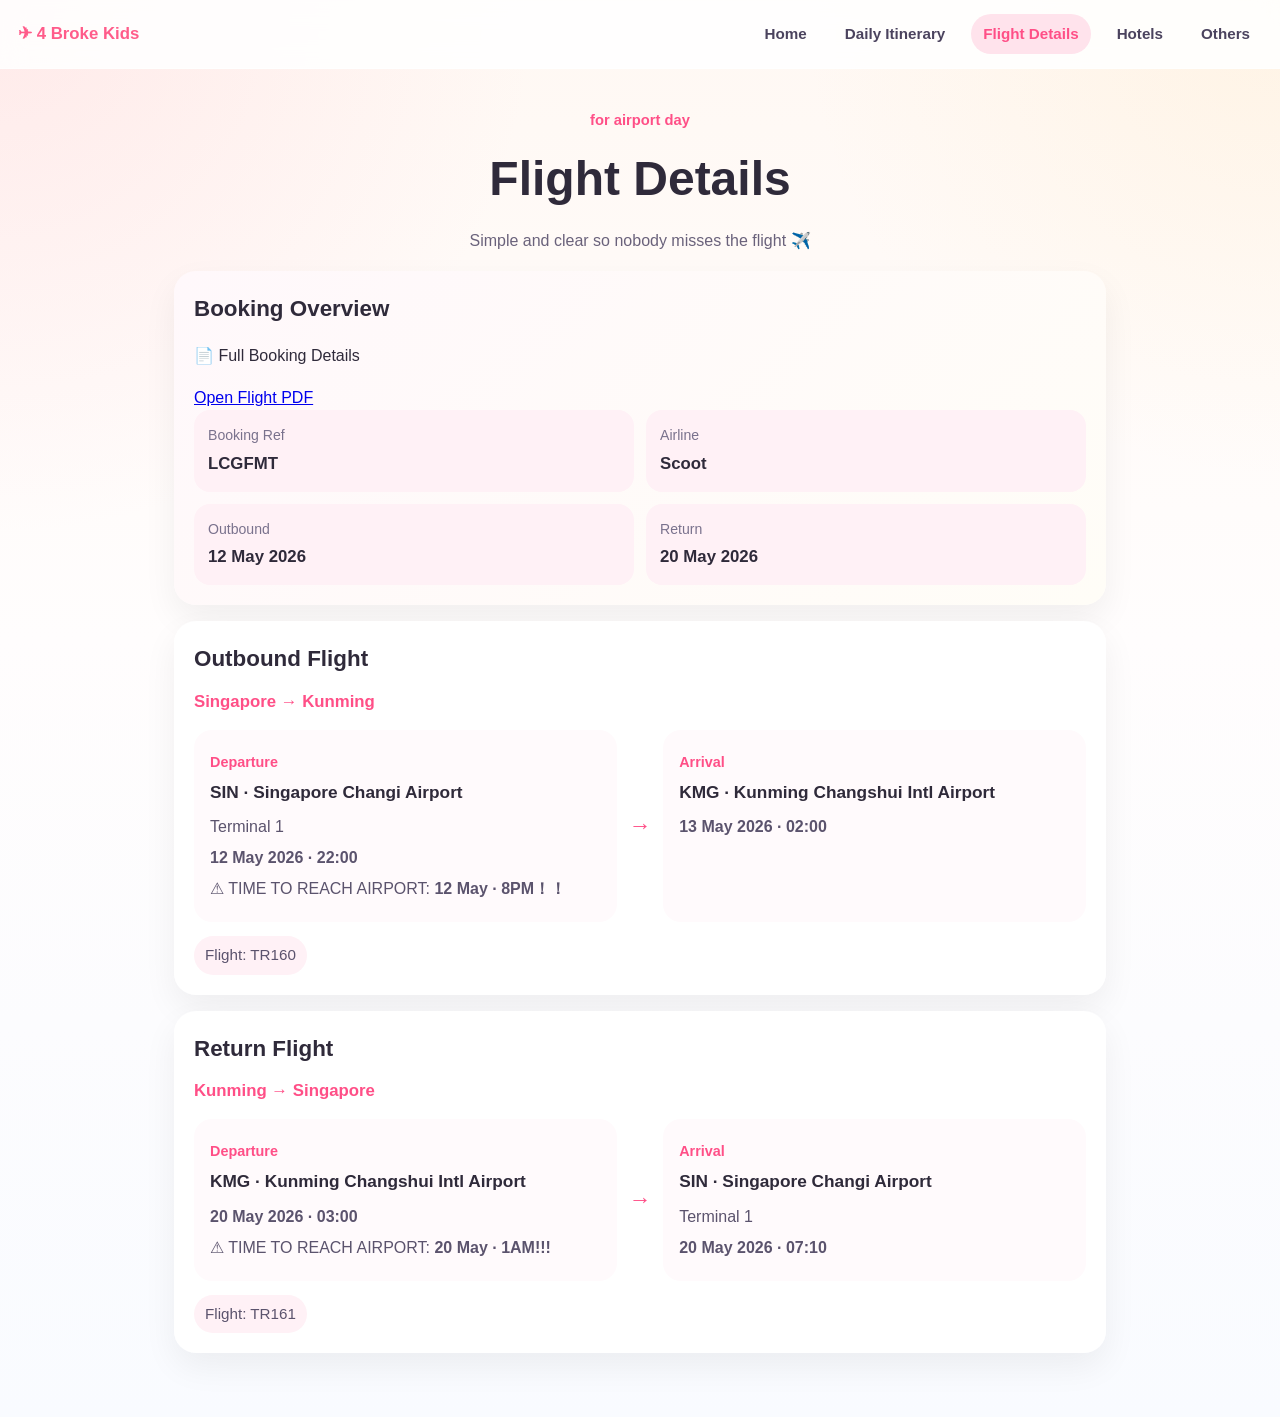
==== flights.html @ c1de9a42 "Add files via upload" ====
<!DOCTYPE html>
<html lang="en">
<head>
  <meta charset="UTF-8" />
  <meta name="viewport" content="width=device-width, initial-scale=1.0" />
  <title>Flight Details</title>
  <link rel="stylesheet" href="style(flights).css" />
</head>
<body>
  <nav class="navbar">
    <div class="logo">✈ 4 Broke Kids</div>
    <div class="nav-links">
      <a href="homepage.html">Home</a>
      <a href="itinerary.html">Daily Itinerary</a>
      <a href="flights.html" class="active">Flight Details</a>
      <a href="hotels.html">Hotels</a>
      <a href="others.html">Others</a>
    </div>
  </nav>

  <main class="flights-page">
    <section class="page-header">
      <p class="mini">for airport day</p>
      <h1>Flight Details</h1>
      <p class="page-subtitle">Simple and clear so nobody misses the flight ✈️</p>
    </section>

    <section class="flight-card highlight-card">
      <h2>Booking Overview</h2>
      <div class="pdf-box">
  <p>📄 Full Booking Details</p>
  <a href="documents/flight-details.pdf" target="_blank">
    Open Flight PDF
  </a>
</div>
      <div class="overview-grid">
        <div class="info-pill">
          <span class="label">Booking Ref</span>
          <span class="value">LCGFMT</span>
        </div>
        <div class="info-pill">
          <span class="label">Airline</span>
          <span class="value">Scoot</span>
        </div>
        <div class="info-pill">
          <span class="label">Outbound</span>
          <span class="value">12 May 2026</span>
        </div>
        <div class="info-pill">
          <span class="label">Return</span>
          <span class="value">20 May 2026</span>
        </div>
      </div>
    </section>

    <section class="flight-card">
      <h2>Outbound Flight</h2>
      <p class="flight-route">Singapore → Kunming</p>

      <div class="flight-timeline">
        <div class="flight-box">
          <p class="small-label">Departure</p>
          <h3>SIN · Singapore Changi Airport</h3>
          <p>Terminal 1</p>
          <p><strong>12 May 2026 · 22:00</strong></p>
          <p class="airport-time">
  ⚠ TIME TO REACH AIRPORT: <strong>12 May · 8PM！！</strong>
</p>
        </div>

        <div class="flight-arrow">→</div>

        <div class="flight-box">
          <p class="small-label">Arrival</p>
          <h3>KMG · Kunming Changshui Intl Airport</h3>
          <p><strong>13 May 2026 · 02:00</strong></p>
        </div>
      </div>

      <div class="meta-row">
        <span>Flight: TR160</span>
      </div>
    </section>

    <section class="flight-card">
      <h2>Return Flight</h2>
      <p class="flight-route">Kunming → Singapore</p>

      <div class="flight-timeline">
        <div class="flight-box">
          <p class="small-label">Departure</p>
          <h3>KMG · Kunming Changshui Intl Airport</h3>
          <p><strong>20 May 2026 · 03:00</strong></p>
          <p class="airport-time">
  ⚠ TIME TO REACH AIRPORT: <strong>20  May · 1AM!!!</strong>
</p>
        </div>

        <div class="flight-arrow">→</div>

        <div class="flight-box">
          <p class="small-label">Arrival</p>
          <h3>SIN · Singapore Changi Airport</h3>
          <p>Terminal 1</p>
          <p><strong>20 May 2026 · 07:10</strong></p>
        </div>
      </div>

      <div class="meta-row">
        <span>Flight: TR161</span>
      </div>
    </section>


    </section>
  </main>
</body>
</html>
---- style(flights).css ----
* {
  box-sizing: border-box;
}

html {
  scroll-behavior: smooth;
}

body {
  margin: 0;
  font-family: "Poppins", "Microsoft YaHei", sans-serif;
  background:
    radial-gradient(circle at top left, rgba(255, 183, 197, 0.22), transparent 28%),
    radial-gradient(circle at top right, rgba(255, 220, 160, 0.18), transparent 25%),
    linear-gradient(180deg, #fff8f3 0%, #fffdfd 45%, #f9fbff 100%);
  color: #2f2a3a;
  line-height: 1.6;
}

.navbar {
  position: sticky;
  top: 0;
  z-index: 999;
  display: flex;
  justify-content: space-between;
  align-items: center;
  gap: 16px;
  padding: 14px 18px;
  backdrop-filter: blur(12px);
  background: rgba(255, 255, 255, 0.86);
  border-bottom: 1px solid rgba(255, 255, 255, 0.65);
}

.logo {
  font-size: 1.05rem;
  font-weight: 800;
  color: #ff5c8a;
  white-space: nowrap;
}

.nav-links {
  display: flex;
  flex-wrap: wrap;
  gap: 10px 14px;
}

.nav-links a {
  text-decoration: none;
  color: #4b435e;
  font-weight: 600;
  font-size: 0.95rem;
  padding: 8px 12px;
  border-radius: 999px;
  transition: 0.2s ease;
}

.nav-links a:hover {
  background: #fff1f6;
  color: #ff5c8a;
}

.nav-links a.active {
  background: #ffe3ec;
  color: #ff4f87;
}

.flights-page {
  width: min(100%, 960px);
  margin: 0 auto;
  padding: 20px 14px 48px;
}

.page-header {
  text-align: center;
  padding: 20px 6px 18px;
}

.mini {
  margin: 0 0 8px;
  color: #ff4f87;
  font-weight: 700;
  font-size: 0.92rem;
}

.page-header h1 {
  margin: 0;
  font-size: clamp(2rem, 6vw, 3rem);
  color: #2f2a3a;
}

.page-subtitle {
  margin: 10px 0 0;
  color: #6a627b;
  font-size: 1rem;
}

.flight-card {
  background: rgba(255, 255, 255, 0.96);
  border-radius: 22px;
  box-shadow: 0 14px 34px rgba(0, 0, 0, 0.06);
  padding: 20px;
  margin-bottom: 16px;
}

.highlight-card {
  background: linear-gradient(135deg, #fff8fb, #fffdf7);
}

.flight-card h2 {
  margin: 0 0 12px;
  color: #2f2a3a;
  font-size: 1.4rem;
}

.flight-route {
  margin: 0 0 14px;
  color: #ff4f87;
  font-weight: 700;
  font-size: 1.05rem;
}

.overview-grid {
  display: grid;
  grid-template-columns: repeat(2, 1fr);
  gap: 12px;
}

.info-pill {
  background: #fff1f6;
  border-radius: 16px;
  padding: 14px;
}

.label {
  display: block;
  font-size: 0.88rem;
  color: #7a728d;
  margin-bottom: 4px;
}

.value {
  display: block;
  font-size: 1.05rem;
  font-weight: 700;
  color: #2f2a3a;
}

.flight-timeline {
  display: grid;
  grid-template-columns: 1fr auto 1fr;
  gap: 12px;
  align-items: stretch;
}

.flight-box {
  background: #fffafc;
  border-radius: 18px;
  padding: 16px;
}

.flight-box h3 {
  margin: 0 0 8px;
  font-size: 1.08rem;
  color: #2f2a3a;
}

.flight-box p {
  margin: 5px 0;
  color: #5b536d;
  font-size: 1rem;
}

.small-label {
  color: #ff4f87 !important;
  font-weight: 700;
  font-size: 0.9rem !important;
}

.flight-arrow {
  display: flex;
  align-items: center;
  justify-content: center;
  color: #ff4f87;
  font-size: 1.4rem;
  font-weight: 700;
}

.meta-row {
  display: flex;
  flex-wrap: wrap;
  gap: 10px;
  margin-top: 14px;
}

.meta-row span {
  background: #fff1f6;
  color: #5b536d;
  padding: 7px 11px;
  border-radius: 999px;
  font-size: 0.95rem;
}

.table-wrap {
  overflow-x: auto;
}

table {
  width: 100%;
  border-collapse: collapse;
  min-width: 520px;
}

th,
td {
  text-align: left;
  padding: 12px;
  border-bottom: 1px solid #f0e7ee;
  font-size: 1rem;
}

th {
  color: #ff4f87;
  background: #fff8fb;
}

.notes-list {
  margin: 0;
  padding-left: 20px;
  color: #4e475f;
  line-height: 1.9;
  font-size: 1rem;
}

@media (max-width: 768px) {
  .navbar {
    flex-direction: column;
    align-items: flex-start;
  }

  .nav-links {
    width: 100%;
    overflow-x: auto;
    flex-wrap: nowrap;
    white-space: nowrap;
    padding-bottom: 2px;
  }

  .nav-links a {
    flex: 0 0 auto;
    font-size: 0.92rem;
  }

  .flights-page {
    padding: 18px 10px 36px;
  }

  .flight-card {
    padding: 16px;
  }

  .overview-grid {
    grid-template-columns: 1fr;
  }

  .flight-timeline {
    grid-template-columns: 1fr;
  }

  .flight-arrow {
    transform: rotate(90deg);
    padding: 4px 0;
  }

  th,
  td {
    font-size: 0.98rem;
  }
}
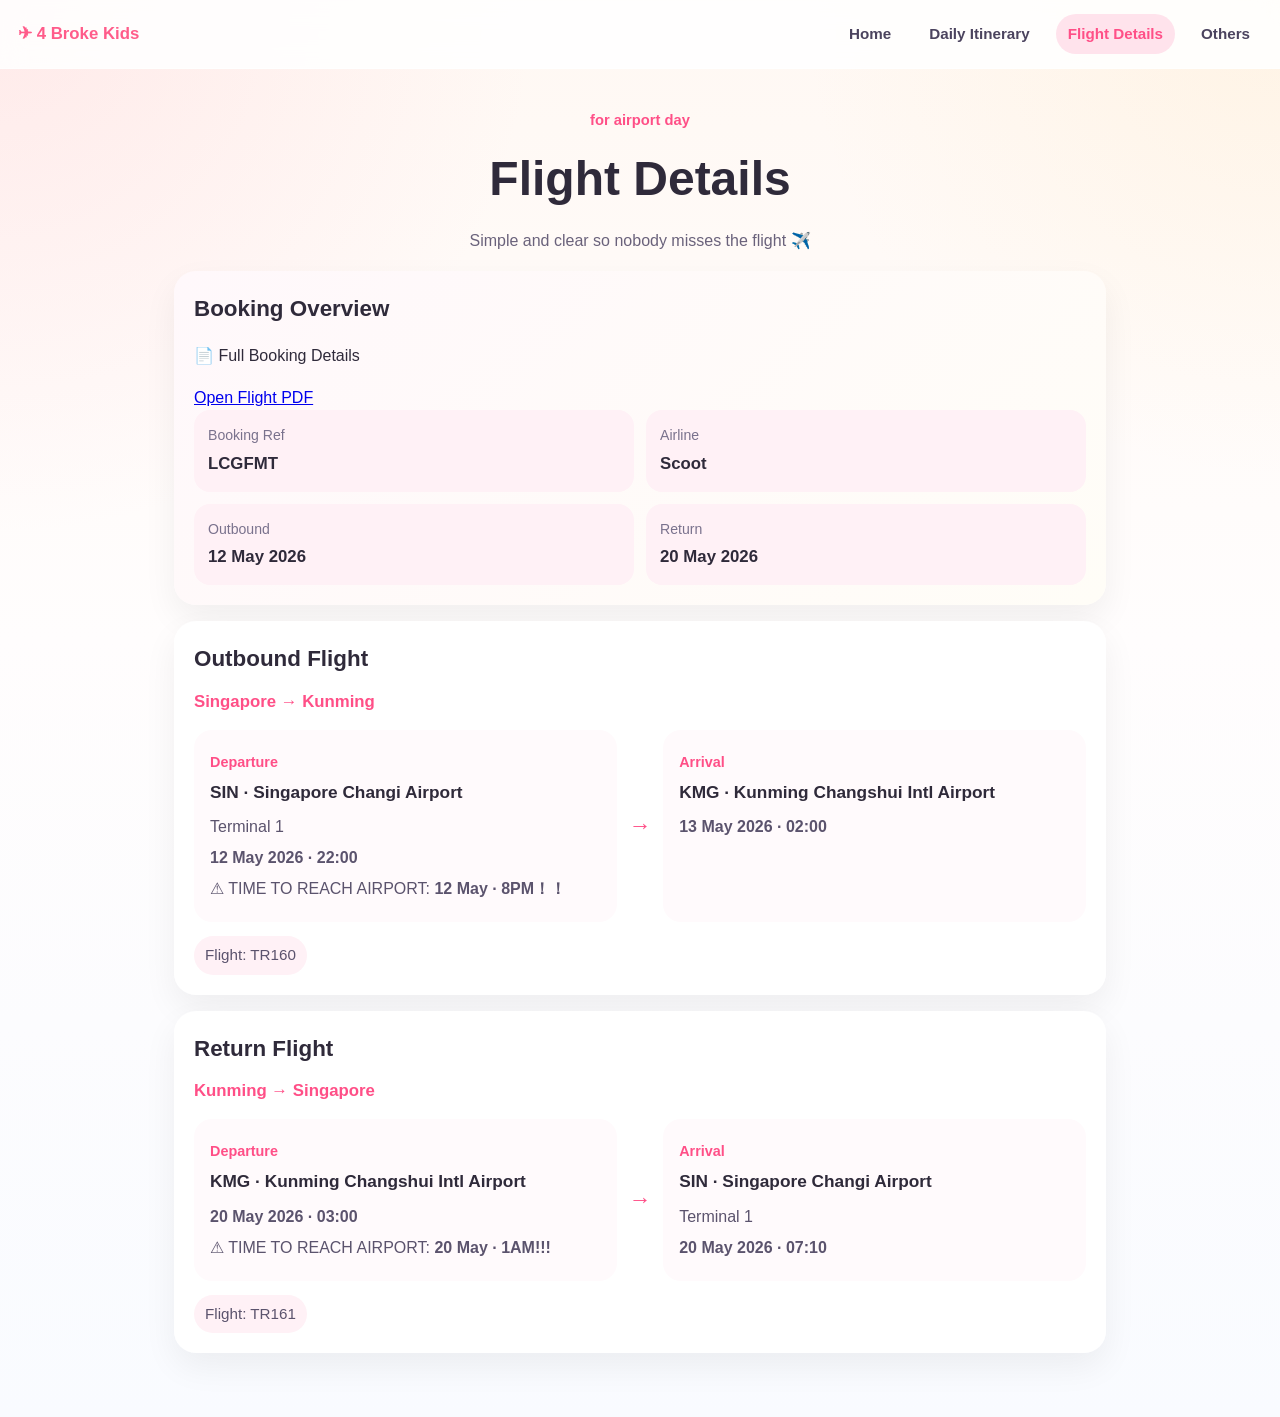
==== commit c73386d6: "Add files via upload" ====
--- a/flights.html
+++ b/flights.html
@@ -10,10 +10,9 @@
   <nav class="navbar">
     <div class="logo">✈ 4 Broke Kids</div>
     <div class="nav-links">
-      <a href="homepage.html">Home</a>
+      <a href="index.html">Home</a>
       <a href="itinerary.html">Daily Itinerary</a>
       <a href="flights.html" class="active">Flight Details</a>
-      <a href="hotels.html">Hotels</a>
       <a href="others.html">Others</a>
     </div>
   </nav>
